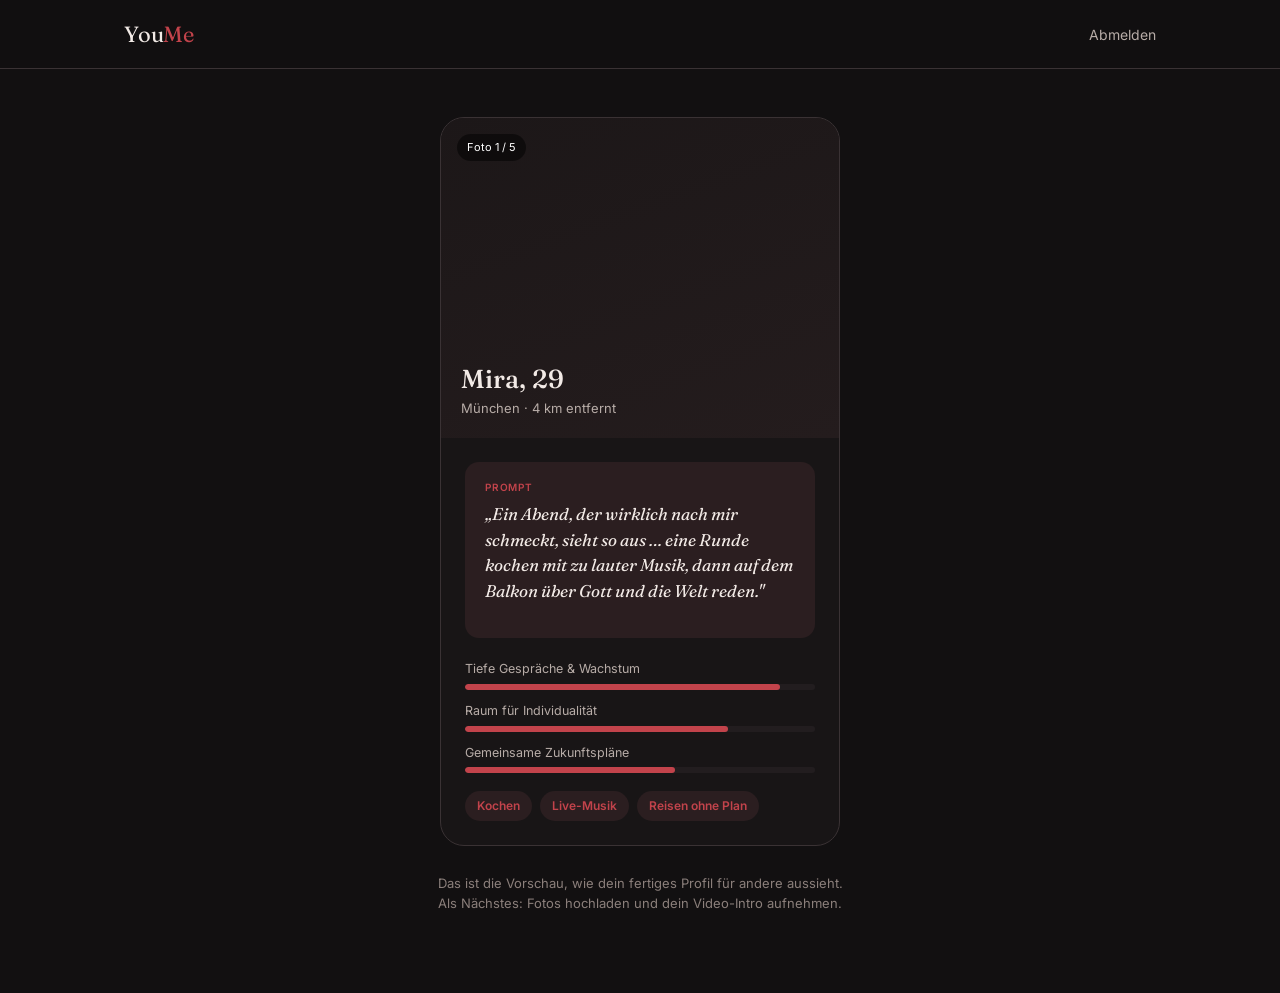
==== profil.html @ bf7ffea5 "Add files via upload Website hinzugefügt" ====
<!DOCTYPE html>
<html lang="de">
<head>
<meta charset="UTF-8">
<meta name="viewport" content="width=device-width, initial-scale=1.0">
<title>Dein Profil – YouMe</title>
<link rel="stylesheet" href="styles.css">
</head>
<body>

<nav class="nav">
  <div class="wrap">
    <a href="index.html" class="nav-logo">You<span>Me</span></a>
    <div class="nav-links">
      <a href="index.html">Abmelden</a>
    </div>
  </div>
</nav>

<div class="profile-shell">
  <div class="profile-card">
    <div class="profile-photo">
      <span class="badge">Foto 1 / 5</span>
      <div>
        <div class="name display">Mira, 29</div>
        <div class="loc">München · 4 km entfernt</div>
      </div>
    </div>
    <div class="profile-body">
      <div class="profile-prompt">
        <div class="label">Prompt</div>
        <p>„Ein Abend, der wirklich nach mir schmeckt, sieht so aus … eine Runde kochen mit zu
          lauter Musik, dann auf dem Balkon über Gott und die Welt reden."</p>
      </div>

      <div class="trait-row">
        <div class="label"><span>Tiefe Gespräche & Wachstum</span></div>
        <div class="trait-bar"><span style="width:90%"></span></div>
      </div>
      <div class="trait-row">
        <div class="label"><span>Raum für Individualität</span></div>
        <div class="trait-bar"><span style="width:75%"></span></div>
      </div>
      <div class="trait-row">
        <div class="label"><span>Gemeinsame Zukunftspläne</span></div>
        <div class="trait-bar"><span style="width:60%"></span></div>
      </div>

      <div class="tags">
        <span class="tag">Kochen</span>
        <span class="tag">Live-Musik</span>
        <span class="tag">Reisen ohne Plan</span>
      </div>
    </div>
  </div>

  <p style="text-align:center; color:var(--text-muted); font-size:13px; max-width:420px; margin:28px auto 0;">
    Das ist die Vorschau, wie dein fertiges Profil für andere aussieht. Als Nächstes: Fotos hochladen
    und dein Video-Intro aufnehmen.
  </p>
</div>

</body>
</html>
---- styles.css ----
@import url('https://fonts.googleapis.com/css2?family=Fraunces:ital,opsz,wght@0,9..144,400;0,9..144,500;0,9..144,600;1,9..144,500&family=Inter:wght@400;500;600;700&display=swap');

:root {
  --bg: #121011;
  --surface: #181516;
  --surface-neutral: #221D1F;
  --surface-warm: #2B1E20;
  --text-primary: #F2EAE6;
  --text-secondary: #B7ACA7;
  --text-muted: #8B7F7B;
  --border: #3A3234;
  --border-muted: #5A5052;
  --accent: #C2434B;
  --accent-soft: rgba(194, 67, 75, 0.12);
  --danger: #E8624A;
  --chip-bg: #F2EAE6;
  --chip-text: #171314;
  --radius: 16px;
  --max-width: 1080px;
}

* { box-sizing: border-box; }

html { scroll-behavior: smooth; }

body {
  margin: 0;
  background: var(--bg);
  color: var(--text-primary);
  font-family: 'Inter', sans-serif;
  line-height: 1.5;
  -webkit-font-smoothing: antialiased;
}

h1, h2, h3, .display {
  font-family: 'Fraunces', serif;
  font-weight: 500;
  line-height: 1.15;
  margin: 0;
}

a { color: inherit; text-decoration: none; }

.wrap { max-width: var(--max-width); margin: 0 auto; padding: 0 24px; }

/* ---------- Nav ---------- */
.nav {
  position: sticky; top: 0; z-index: 50;
  background: rgba(18, 16, 17, 0.85);
  backdrop-filter: blur(10px);
  border-bottom: 1px solid var(--border);
}
.nav .wrap { display: flex; align-items: center; justify-content: space-between; height: 68px; }
.nav-logo { font-family: 'Fraunces', serif; font-size: 22px; letter-spacing: -0.01em; }
.nav-logo span { color: var(--accent); }
.nav-links { display: flex; align-items: center; gap: 28px; font-size: 14px; color: var(--text-secondary); }
.nav-links a:hover { color: var(--text-primary); }
.btn {
  display: inline-flex; align-items: center; justify-content: center;
  padding: 11px 22px; border-radius: 999px; font-size: 14px; font-weight: 600;
  font-family: 'Inter', sans-serif; border: 1px solid transparent; cursor: pointer;
  transition: transform 0.15s ease, opacity 0.15s ease;
}
.btn:hover { transform: translateY(-1px); }
.btn-accent { background: var(--accent); color: #fff; }
.btn-accent:hover { opacity: 0.92; }
.btn-ghost { background: transparent; color: var(--text-primary); border-color: var(--border); }
.btn-ghost:hover { border-color: var(--text-secondary); }
.btn-block { width: 100%; }

/* ---------- Hero ---------- */
.hero { padding: 96px 0 72px; }
.hero-eyebrow {
  display: inline-flex; align-items: center; gap: 8px;
  font-size: 12px; text-transform: uppercase; letter-spacing: 0.14em;
  color: var(--accent); font-weight: 600; margin-bottom: 22px;
}
.hero h1 { font-size: clamp(38px, 6vw, 64px); max-width: 780px; }
.hero h1 em { font-style: italic; color: var(--accent); }
.hero p.lead { font-size: 18px; color: var(--text-secondary); max-width: 520px; margin: 22px 0 34px; }
.hero-ctas { display: flex; gap: 14px; flex-wrap: wrap; margin-bottom: 64px; }

/* Signature: rotating prompt cards */
.prompt-stack { position: relative; height: 220px; max-width: 560px; }
.prompt-card {
  position: absolute; inset: 0;
  background: var(--surface-warm); border: 1px solid var(--border);
  border-radius: var(--radius); padding: 28px 32px;
  display: flex; flex-direction: column; justify-content: center;
  opacity: 0; transform: translateY(10px);
  animation: promptCycle 12s infinite;
}
.prompt-card p { font-family: 'Fraunces', serif; font-style: italic; font-size: 21px; margin: 0 0 14px; }
.prompt-card span { font-size: 12px; text-transform: uppercase; letter-spacing: 0.1em; color: var(--accent); font-weight: 600; }
.prompt-card:nth-child(1) { animation-delay: 0s; }
.prompt-card:nth-child(2) { animation-delay: 4s; }
.prompt-card:nth-child(3) { animation-delay: 8s; }
@keyframes promptCycle {
  0% { opacity: 0; transform: translateY(10px); }
  4% { opacity: 1; transform: translateY(0); }
  29% { opacity: 1; transform: translateY(0); }
  33% { opacity: 0; transform: translateY(-10px); }
  100% { opacity: 0; }
}
@media (prefers-reduced-motion: reduce) {
  .prompt-card { animation: none; opacity: 1; position: relative; margin-bottom: 12px; }
}

/* ---------- Feature grid ---------- */
.section { padding: 72px 0; border-top: 1px solid var(--border); }
.section-head { max-width: 560px; margin-bottom: 48px; }
.section-head .eyebrow { color: var(--accent); font-size: 12px; text-transform: uppercase; letter-spacing: 0.12em; font-weight: 600; }
.section-head h2 { font-size: clamp(28px, 4vw, 38px); margin-top: 10px; }
.section-head p { color: var(--text-secondary); margin-top: 14px; }

.grid-3 { display: grid; grid-template-columns: repeat(3, 1fr); gap: 24px; }
@media (max-width: 860px) { .grid-3 { grid-template-columns: 1fr; } }

.feature-card {
  background: var(--surface); border: 1px solid var(--border); border-radius: var(--radius);
  padding: 28px;
}
.feature-card .num { font-family: 'Fraunces', serif; font-size: 14px; color: var(--accent); margin-bottom: 16px; }
.feature-card h3 { font-size: 19px; margin-bottom: 10px; }
.feature-card p { color: var(--text-secondary); font-size: 14px; margin: 0; }

/* ---------- Auth forms ---------- */
.auth-shell { min-height: calc(100vh - 68px); display: flex; align-items: center; justify-content: center; padding: 48px 24px; }
.auth-card {
  width: 100%; max-width: 420px; background: var(--surface); border: 1px solid var(--border);
  border-radius: var(--radius); padding: 40px 36px;
}
.auth-card h1 { font-size: 26px; margin-bottom: 8px; }
.auth-card .sub { color: var(--text-secondary); font-size: 14px; margin-bottom: 30px; }
.field { margin-bottom: 18px; }
.field label { display: block; font-size: 13px; color: var(--text-secondary); margin-bottom: 6px; }
.field input {
  width: 100%; padding: 12px 14px; border-radius: 10px; border: 1px solid var(--border);
  background: rgba(255,255,255,0.03); color: var(--text-primary); font-family: 'Inter', sans-serif; font-size: 14px;
}
.field input:focus { outline: 2px solid var(--accent); outline-offset: 1px; border-color: var(--accent); }
.check-row { display: flex; align-items: flex-start; gap: 10px; font-size: 12.5px; color: var(--text-secondary); margin: 20px 0; }
.check-row input { margin-top: 3px; }
.auth-foot { text-align: center; font-size: 13px; color: var(--text-secondary); margin-top: 22px; }
.error-msg { color: var(--danger); font-size: 12.5px; margin-top: 6px; display: none; }
.field.invalid input { border-color: var(--danger); }
.field.invalid .error-msg { display: block; }

/* ---------- Quiz ---------- */
.quiz-shell { min-height: calc(100vh - 68px); padding: 56px 24px 80px; }
.quiz-card { max-width: 560px; margin: 0 auto; }
.quiz-progress-label { display: flex; justify-content: space-between; font-size: 12px; color: var(--text-muted); margin-bottom: 8px; }
.progress-track { height: 6px; background: var(--surface-neutral); border-radius: 999px; overflow: hidden; margin-bottom: 40px; }
.progress-fill { height: 100%; background: var(--accent); border-radius: 999px; transition: width 0.3s ease; width: 10%; }
.quiz-step { display: none; }
.quiz-step.active { display: block; animation: fadeIn 0.25s ease; }
@keyframes fadeIn { from { opacity: 0; transform: translateY(6px);} to { opacity: 1; transform: translateY(0);} }
.quiz-step h2 { font-size: 24px; margin-bottom: 8px; }
.quiz-hint { color: var(--text-muted); font-size: 13px; margin-bottom: 24px; }
.options { display: flex; flex-direction: column; gap: 10px; margin-bottom: 32px; }
.option {
  display: flex; align-items: center; justify-content: space-between;
  padding: 14px 18px; border-radius: 12px; border: 1px solid var(--border);
  cursor: pointer; font-size: 14.5px; background: transparent;
}
.option.selected { border-color: var(--accent); background: var(--accent-soft); }
.option .box { width: 18px; height: 18px; border-radius: 5px; border: 1px solid var(--border-muted); flex-shrink: 0; display: flex; align-items: center; justify-content: center; }
.option.selected .box { background: var(--accent); border-color: var(--accent); }
.quiz-actions { display: flex; justify-content: space-between; gap: 12px; }
.quiz-result { text-align: center; }
.quiz-result h2 { font-size: 30px; margin-bottom: 14px; }
.quiz-result p { color: var(--text-secondary); max-width: 420px; margin: 0 auto 30px; }

/* ---------- Profile ---------- */
.profile-shell { padding: 48px 24px 80px; }
.profile-card { max-width: 400px; margin: 0 auto; background: var(--surface); border: 1px solid var(--border); border-radius: 24px; overflow: hidden; }
.profile-photo {
  height: 320px; background: linear-gradient(160deg, #1c1718, #241c1d);
  display: flex; align-items: flex-end; padding: 20px; position: relative;
}
.profile-photo .badge { position: absolute; top: 16px; left: 16px; background: rgba(0,0,0,0.5); color: #fff; font-size: 11px; padding: 5px 10px; border-radius: 999px; }
.profile-photo .name { font-size: 26px; }
.profile-photo .loc { color: var(--text-secondary); font-size: 13px; margin-top: 4px; }
.profile-body { padding: 24px; }
.profile-prompt { background: var(--surface-warm); border-radius: 14px; padding: 18px 20px; margin-bottom: 22px; }
.profile-prompt .label { font-size: 10px; text-transform: uppercase; letter-spacing: 0.08em; color: var(--accent); font-weight: 600; }
.profile-prompt p { font-family: 'Fraunces', serif; font-style: italic; font-size: 17px; margin-top: 6px; }
.trait-row { margin-bottom: 12px; }
.trait-row .label { display: flex; justify-content: space-between; font-size: 12.5px; color: var(--text-secondary); margin-bottom: 5px; }
.trait-bar { height: 6px; background: var(--surface-neutral); border-radius: 999px; overflow: hidden; }
.trait-bar span { display: block; height: 100%; background: var(--accent); border-radius: 999px; }
.tags { display: flex; flex-wrap: wrap; gap: 8px; margin-top: 18px; }
.tag { background: var(--surface-warm); color: var(--accent); font-size: 12px; font-weight: 600; padding: 6px 12px; border-radius: 999px; }

/* ---------- Legal pages ---------- */
.legal-shell { padding: 56px 24px 80px; }
.legal-card { max-width: 720px; margin: 0 auto; }
.legal-card h1 { font-size: 32px; margin-bottom: 18px; }
.legal-notice {
  background: var(--surface-warm); border: 1px solid var(--border); border-radius: 12px;
  padding: 16px 20px; font-size: 13px; color: var(--text-secondary); margin-bottom: 36px;
}
.legal-card h2 { font-size: 18px; margin: 32px 0 10px; }
.legal-card p, .legal-card li { color: var(--text-secondary); font-size: 14.5px; line-height: 1.7; }

/* ---------- Footer ---------- */
footer { border-top: 1px solid var(--border); padding: 40px 0; }
footer .wrap { display: flex; flex-wrap: wrap; justify-content: space-between; gap: 20px; align-items: center; }
footer .links { display: flex; gap: 22px; font-size: 13px; color: var(--text-muted); }
footer .links a:hover { color: var(--text-primary); }
footer .copy { font-size: 13px; color: var(--text-muted); }
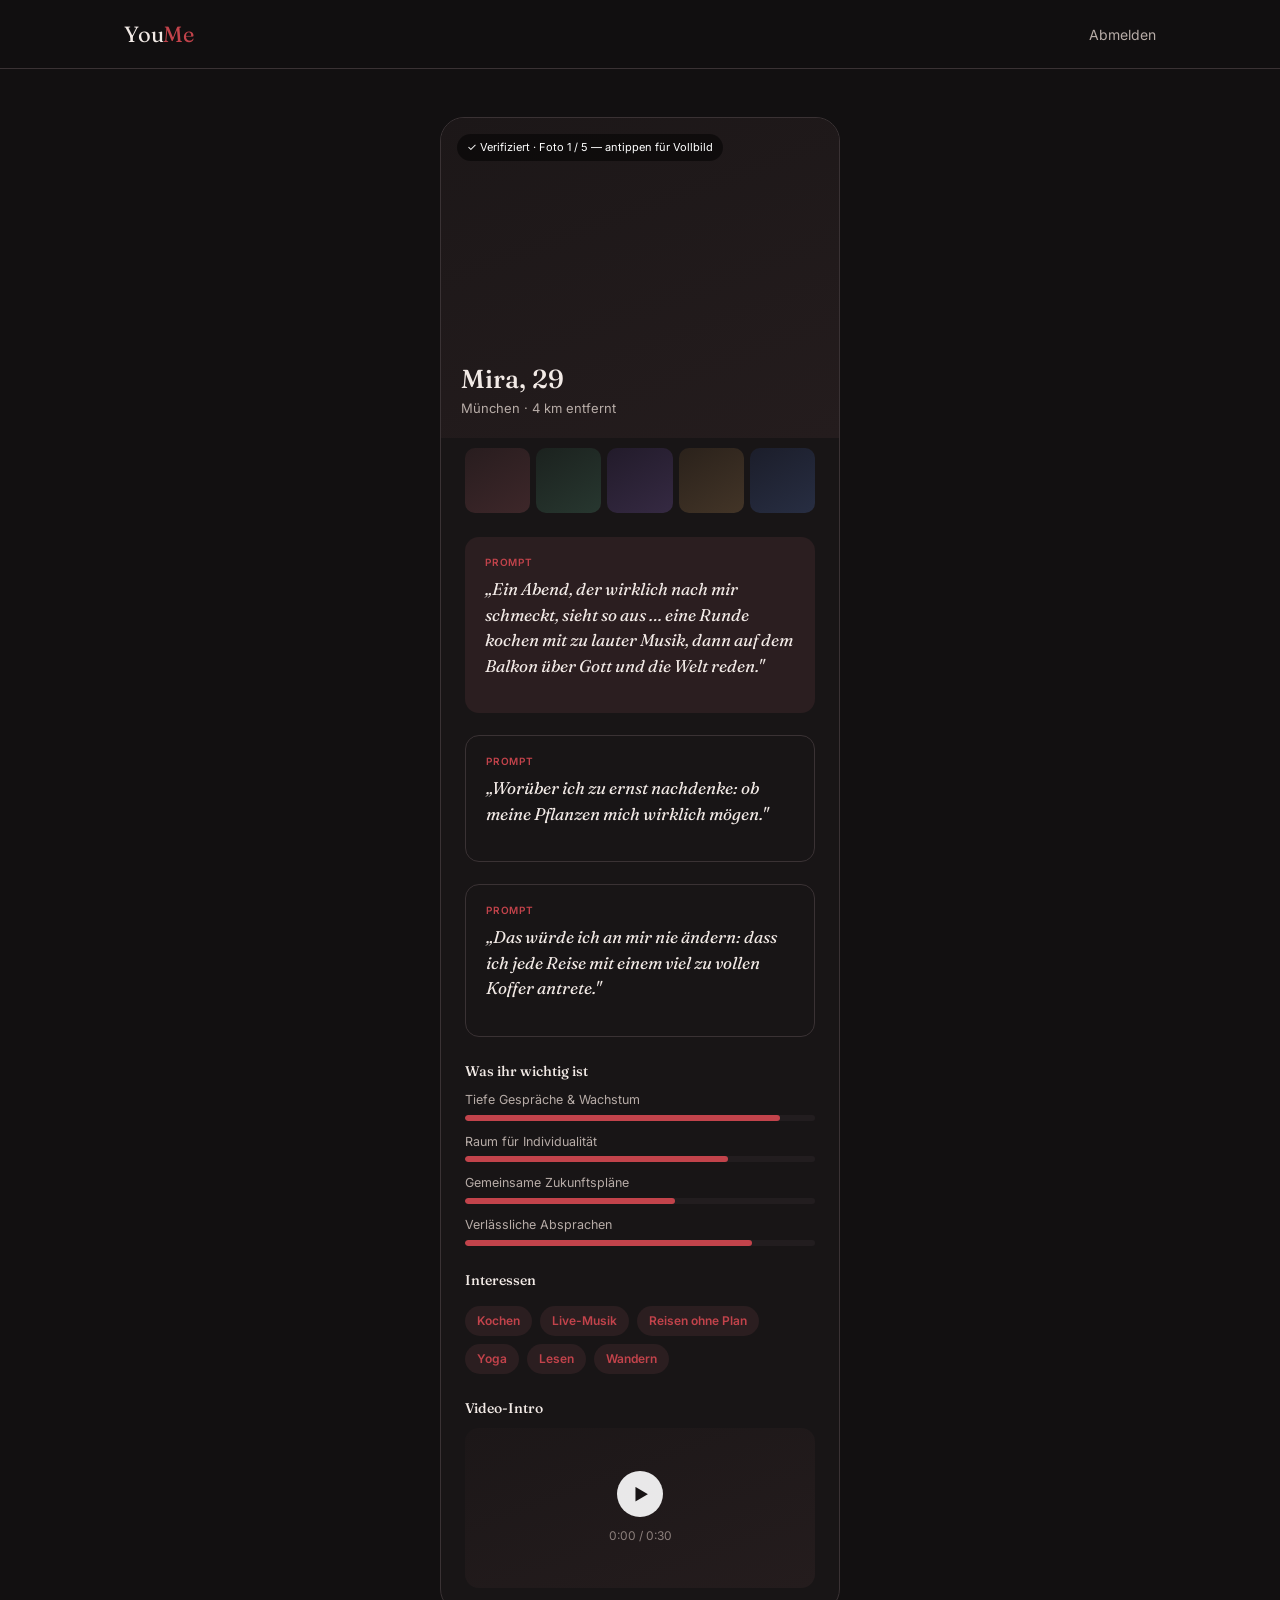
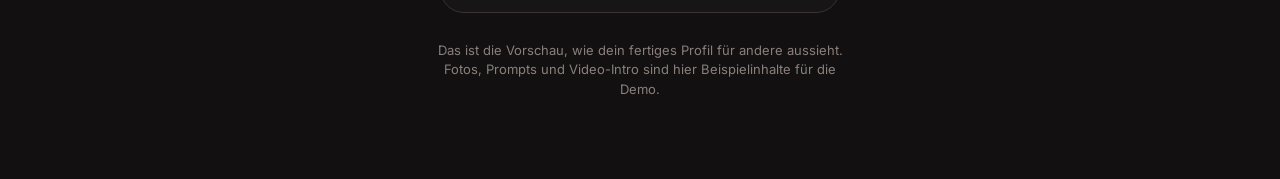
==== commit 1bc97548: "Add files via upload Website Version 02" ====
--- a/profil.html
+++ b/profil.html
@@ -19,20 +19,42 @@
 
 <div class="profile-shell">
   <div class="profile-card">
-    <div class="profile-photo">
-      <span class="badge">Foto 1 / 5</span>
+
+    <div class="profile-photo" data-photo-index="0" onclick="openLightbox(0)" style="cursor:pointer">
+      <span class="badge">✓ Verifiziert · Foto 1 / 5 — antippen für Vollbild</span>
       <div>
         <div class="name display">Mira, 29</div>
         <div class="loc">München · 4 km entfernt</div>
       </div>
     </div>
+
+    <div class="thumb-row">
+      <div class="thumb thumb-1" onclick="openLightbox(0)"></div>
+      <div class="thumb thumb-2" onclick="openLightbox(1)"></div>
+      <div class="thumb thumb-3" onclick="openLightbox(2)"></div>
+      <div class="thumb thumb-4" onclick="openLightbox(3)"></div>
+      <div class="thumb thumb-5" onclick="openLightbox(4)"></div>
+    </div>
+
     <div class="profile-body">
+
       <div class="profile-prompt">
         <div class="label">Prompt</div>
         <p>„Ein Abend, der wirklich nach mir schmeckt, sieht so aus … eine Runde kochen mit zu
           lauter Musik, dann auf dem Balkon über Gott und die Welt reden."</p>
       </div>
 
+      <div class="profile-prompt" style="background:transparent; border:1px solid var(--border)">
+        <div class="label">Prompt</div>
+        <p>„Worüber ich zu ernst nachdenke: ob meine Pflanzen mich wirklich mögen."</p>
+      </div>
+
+      <div class="profile-prompt" style="background:transparent; border:1px solid var(--border)">
+        <div class="label">Prompt</div>
+        <p>„Das würde ich an mir nie ändern: dass ich jede Reise mit einem viel zu vollen Koffer antrete."</p>
+      </div>
+
+      <h3 style="font-size:14px; margin:26px 0 12px;">Was ihr wichtig ist</h3>
       <div class="trait-row">
         <div class="label"><span>Tiefe Gespräche & Wachstum</span></div>
         <div class="trait-bar"><span style="width:90%"></span></div>
@@ -45,20 +67,45 @@
         <div class="label"><span>Gemeinsame Zukunftspläne</span></div>
         <div class="trait-bar"><span style="width:60%"></span></div>
       </div>
+      <div class="trait-row">
+        <div class="label"><span>Verlässliche Absprachen</span></div>
+        <div class="trait-bar"><span style="width:82%"></span></div>
+      </div>
 
+      <h3 style="font-size:14px; margin:26px 0 12px;">Interessen</h3>
       <div class="tags">
         <span class="tag">Kochen</span>
         <span class="tag">Live-Musik</span>
         <span class="tag">Reisen ohne Plan</span>
+        <span class="tag">Yoga</span>
+        <span class="tag">Lesen</span>
+        <span class="tag">Wandern</span>
       </div>
+
+      <h3 style="font-size:14px; margin:26px 0 12px;">Video-Intro</h3>
+      <div class="video-placeholder">
+        <div class="play-btn">▶</div>
+        <span>0:00 / 0:30</span>
+      </div>
+
     </div>
   </div>
 
   <p style="text-align:center; color:var(--text-muted); font-size:13px; max-width:420px; margin:28px auto 0;">
-    Das ist die Vorschau, wie dein fertiges Profil für andere aussieht. Als Nächstes: Fotos hochladen
-    und dein Video-Intro aufnehmen.
+    Das ist die Vorschau, wie dein fertiges Profil für andere aussieht. Fotos, Prompts und
+    Video-Intro sind hier Beispielinhalte für die Demo.
   </p>
 </div>
 
+<!-- Lightbox -->
+<div class="lightbox" id="lightbox">
+  <button class="lb-close" onclick="closeLightbox()">✕</button>
+  <button class="lb-arrow lb-prev" onclick="lbNav(-1)">‹</button>
+  <div class="lb-photo" id="lbPhoto"></div>
+  <button class="lb-arrow lb-next" onclick="lbNav(1)">›</button>
+  <div class="lb-dots" id="lbDots"></div>
+</div>
+
+<script src="script.js"></script>
 </body>
 </html>
--- a/styles.css
+++ b/styles.css
@@ -192,6 +192,49 @@
 .tags { display: flex; flex-wrap: wrap; gap: 8px; margin-top: 18px; }
 .tag { background: var(--surface-warm); color: var(--accent); font-size: 12px; font-weight: 600; padding: 6px 12px; border-radius: 999px; }
 
+.thumb-row { display: flex; gap: 6px; padding: 10px 24px 0; }
+.thumb { flex: 1; aspect-ratio: 1; border-radius: 10px; cursor: pointer; opacity: 0.85; transition: opacity 0.15s ease; }
+.thumb:hover { opacity: 1; }
+.thumb-1 { background: linear-gradient(150deg, #2b1e20, #442a2d); }
+.thumb-2 { background: linear-gradient(150deg, #1c2420, #2a3d34); }
+.thumb-3 { background: linear-gradient(150deg, #241c2e, #3a2d4a); }
+.thumb-4 { background: linear-gradient(150deg, #2e241c, #4a3a2a); }
+.thumb-5 { background: linear-gradient(150deg, #1c1f2e, #2a324a); }
+
+.video-placeholder {
+  height: 160px; border-radius: 14px; background: linear-gradient(160deg, #1c1718, #241c1d);
+  display: flex; flex-direction: column; align-items: center; justify-content: center; gap: 10px;
+  color: var(--text-muted); font-size: 12px;
+}
+.play-btn {
+  width: 46px; height: 46px; border-radius: 999px; background: rgba(255,255,255,0.9);
+  color: #171314; display: flex; align-items: center; justify-content: center; font-size: 16px; padding-left: 3px;
+}
+
+/* ---------- Lightbox ---------- */
+.lightbox {
+  position: fixed; inset: 0; background: rgba(8, 6, 6, 0.96); z-index: 100;
+  display: none; align-items: center; justify-content: center;
+}
+.lightbox.open { display: flex; }
+.lb-photo {
+  width: min(90vw, 420px); height: min(70vh, 560px); border-radius: 18px;
+  transition: opacity 0.2s ease;
+}
+.lb-close {
+  position: absolute; top: 20px; right: 20px; background: rgba(255,255,255,0.1); color: #fff;
+  border: none; width: 40px; height: 40px; border-radius: 999px; font-size: 16px; cursor: pointer;
+}
+.lb-arrow {
+  position: absolute; top: 50%; transform: translateY(-50%); background: rgba(255,255,255,0.1); color: #fff;
+  border: none; width: 44px; height: 44px; border-radius: 999px; font-size: 24px; cursor: pointer;
+}
+.lb-prev { left: 16px; }
+.lb-next { right: 16px; }
+.lb-dots { position: absolute; bottom: 28px; display: flex; gap: 6px; }
+.lb-dots span { width: 6px; height: 6px; border-radius: 999px; background: rgba(255,255,255,0.3); }
+.lb-dots span.active { background: #fff; }
+
 /* ---------- Legal pages ---------- */
 .legal-shell { padding: 56px 24px 80px; }
 .legal-card { max-width: 720px; margin: 0 auto; }
